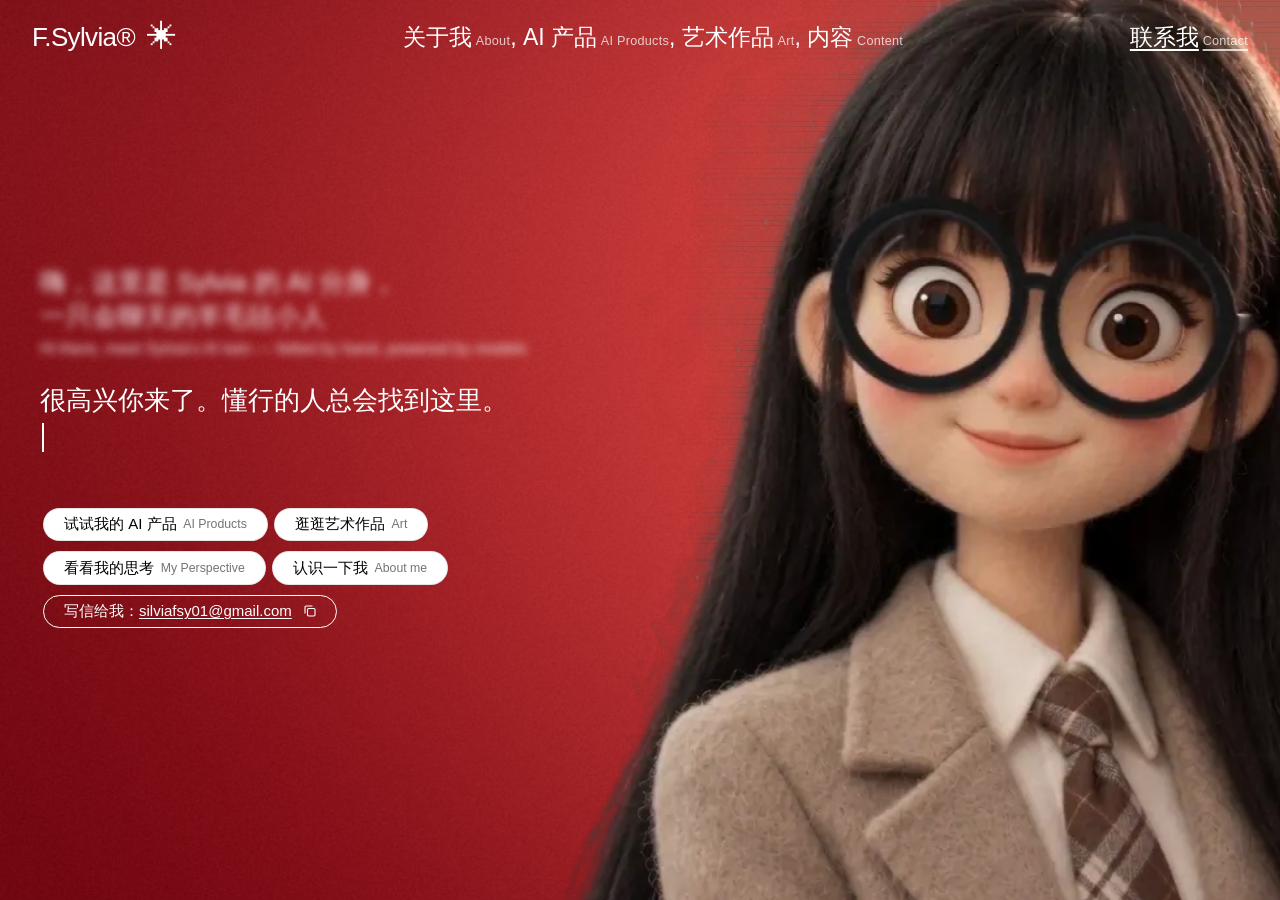
==== index.html @ d15b5649 "Add Sylvia website files" ====
<!doctype html>
<html lang="zh-CN">
<head>
<meta charset="utf-8" />
<meta name="viewport" content="width=device-width, initial-scale=1" />
<title>Sylvia — AI 产品经理 · 艺术家</title>
<meta name="description" content="Sylvia：艺术家出身的 AI 产品经理。AI Product Manager with an artist's eye." />
<link rel="stylesheet" href="https://db.onlinewebfonts.com/c/5ac3fe7c6abd2f62067f266d89671492?family=HelveticaNowDisplay-Medium" />
<link rel="stylesheet" href="https://db.onlinewebfonts.com/c/1aa3377e489837a26d019bba501e779d?family=HelveticaNowDisplayW01-Rg" />
<style>
  :root {
    --font-heading: 'HelveticaNowDisplay-Medium', 'Helvetica Neue', Arial, 'PingFang SC', 'Hiragino Sans GB', 'Microsoft YaHei', sans-serif;
    --font-body: 'HelveticaNowDisplayW01-Rg', 'Helvetica Neue', Arial, 'PingFang SC', 'Hiragino Sans GB', 'Microsoft YaHei', sans-serif;
  }
  * { box-sizing: border-box; margin: 0; padding: 0; }
  html, body { height: 100%; }
  body {
    font-family: var(--font-body);
    background: #8c0712; /* 与图片背景的红色一致，加载时不会闪白 */
    color: #fff;
    overflow: hidden;
    -webkit-font-smoothing: antialiased;
  }
  a { color: inherit; text-decoration: none; }
  button { font: inherit; cursor: pointer; }

  /* ---------- 背景：视频（有就用）/ 图片（占位） ---------- */
  .bg {
    position: fixed; inset: 0; z-index: 0;
    width: 100%; height: 100%;
    object-fit: cover; object-position: 70% center;
  }
  #bgImg {
    transform: scale(1.04);
    transition: transform 0.6s cubic-bezier(.2,.7,.2,1);
    will-change: transform;
  }
  /* 手机端：人物靠右显示，底部加一层渐暗，让文字更清楚 */
  @media (max-width: 767px) {
    .bg { object-position: 80% 20%; }
    .shade {
      position: fixed; inset: 0; z-index: 0; pointer-events: none;
      background: linear-gradient(to top, rgba(70,0,6,.85) 0%, rgba(70,0,6,.55) 35%, rgba(70,0,6,0) 60%);
    }
  }
  #bgCanvas {
    display: none;
    transform-origin: 70% 40%;
    will-change: transform;
  }
  body.has-frames #bgCanvas { display: block; }
  body.has-frames #bgImg { display: none; }

  /* ---------- 导航 ---------- */
  .nav {
    position: fixed; top: 0; left: 0; right: 0; z-index: 10;
    display: flex; justify-content: space-between; align-items: center;
    padding: 16px 20px;
  }
  .logo { display: flex; align-items: center; gap: 12px; }
  .logo-text { font-family: var(--font-heading); font-size: 21px; letter-spacing: -0.025em; }
  .logo-star { font-size: 25px; letter-spacing: -0.02em; user-select: none; }
  .links, .cta { display: none; }
  .links { font-size: 20px; align-items: baseline; }
  .links a, .cta { transition: opacity .2s; }
  .links a:hover, .cta:hover { opacity: .6; }
  .links small, .cta small, .m-links small { font-size: .55em; opacity: .75; margin-left: .3em; letter-spacing: .02em; }
  .cta { font-size: 20px; text-decoration: underline; text-underline-offset: 4px; }

  .burger {
    display: flex; flex-direction: column; gap: 5px;
    background: none; border: 0; padding: 6px; position: relative; z-index: 11;
  }
  .burger span { display: block; width: 24px; height: 2px; background: #fff; transition: all .3s; }
  body.menu-open .burger span:nth-child(1) { transform: translateY(7px) rotate(45deg); }
  body.menu-open .burger span:nth-child(2) { opacity: 0; }
  body.menu-open .burger span:nth-child(3) { transform: translateY(-7px) rotate(-45deg); }

  .overlay {
    position: fixed; inset: 0; z-index: 9;
    background: rgba(0,0,0,.9); backdrop-filter: blur(12px); -webkit-backdrop-filter: blur(12px);
    display: flex; flex-direction: column; justify-content: center; gap: 32px; padding: 0 32px;
    opacity: 0; pointer-events: none; transition: opacity .3s;
  }
  body.menu-open .overlay { opacity: 1; pointer-events: auto; }
  .m-links a { font-size: 32px; font-weight: 500; }
  .m-links .u { text-decoration: underline; text-underline-offset: 5px; }

  @media (min-width: 640px) {
    .nav { padding: 20px 32px; }
    .logo-text { font-size: 26px; }
    .logo-star { font-size: 30px; }
  }
  @media (min-width: 768px) {
    .links { display: flex; }
    .cta { display: inline; }
    .burger, .overlay { display: none; }
  }
  @media (min-width: 1100px) {
    .links, .cta { font-size: 23px; }
  }

  /* ---------- 首屏文字 ---------- */
  .hero {
    position: relative; z-index: 1;
    height: 100vh; height: 100svh;
    display: flex; flex-direction: column; justify-content: flex-end;
    padding: 0 20px 48px; overflow: hidden;
  }
  @media (min-width: 640px) { .hero { padding-left: 32px; padding-right: 32px; } }
  @media (min-width: 768px) { .hero { justify-content: center; padding: 0 40px; } }

  .content { max-width: 36rem; position: relative; z-index: 10; }

  .intro {
    pointer-events: none; user-select: none;
    margin-bottom: 20px;
    font-size: clamp(18px, 4vw, 26px); line-height: 1.3;
    filter: blur(4px);
  }
  .intro .en { display: block; font-size: .62em; margin-top: .3em; opacity: .9; }

  .type { margin-bottom: 20px; min-height: 54px; }
  .type .zh { white-space: pre-line; font-size: clamp(18px, 4vw, 26px); line-height: 1.35; }
  .type .en { display: block; margin-top: .45em; font-size: clamp(13px, 2.2vw, 16px); line-height: 1.45; opacity: .85; min-height: 1.45em; }
  .cursor {
    display: inline-block; width: 2px; height: 1.1em; background: #fff;
    vertical-align: middle; margin-left: 2px;
    animation: blink 1s step-end infinite;
  }
  @keyframes blink { 0%,100% { opacity: 1; } 50% { opacity: 0; } }

  @media (min-width: 640px) { .intro, .type { margin-bottom: 24px; } }

  .pills {
    display: flex; flex-wrap: wrap; row-gap: 4px;
    opacity: 0; transform: translateY(8px);
    transition: opacity .4s ease, transform .4s ease;
  }
  .pills.show { opacity: 1; transform: none; }
  .pill {
    display: inline-flex; align-items: center; justify-content: center; gap: .45em;
    border-radius: 999px; font-size: 13px; line-height: 1.5;
    padding: .3em 16px; margin: 0 .2em .4em; white-space: nowrap;
    transition: background-color .2s, color .2s, border-color .2s;
  }
  .pill small { font-size: .82em; opacity: .55; }
  .pill-solid { background: #fff; color: #000; border: 1px solid rgba(0,0,0,.1); }
  .pill-solid:hover { background: #000; color: #fff; }
  .pill-line { background: transparent; color: #fff; border: 1px solid #fff; gap: 8px; }
  .pill-line:hover { background: #fff; color: #000; }
  .pill-line u { text-underline-offset: 2px; }
  .pill-line svg { width: 12px; height: 12px; flex: none; }
  @media (min-width: 640px) {
    .pill { font-size: 15px; padding-left: 20px; padding-right: 20px; }
    .pill-line { gap: 12px; }
  }


  /* ---------- 毛毡小蛋糕鼠标（只在有鼠标的设备上） ---------- */
  .cake-cursor {
    position: fixed; left: 0; top: 0; z-index: 1000;
    width: 112px; height: 112px;
    background: url(cake.png) no-repeat center / contain;
    pointer-events: none; display: none;
    transform-origin: 11px 11px;
    will-change: transform;
  }
  /* 小蛋糕的荧光拖尾（画在一张透明画布上，位于蛋糕下面） */
  .cake-trail {
    position: fixed; inset: 0; z-index: 999;
    width: 100%; height: 100%;
    pointer-events: none; display: none;
  }
  @media (hover: hover) and (pointer: fine) {
    html, body, a, button { cursor: none; }
    .cake-cursor.on { display: block; }
    .cake-trail { display: block; }
  }

  @media (prefers-reduced-motion: reduce) {
    #bgImg { transition: none; }
    .cursor { animation: none; }
    .cake-trail { display: none !important; }
  }
</style>
</head>
<body>

  <!-- 背景：有 hero.mp4 就用视频（鼠标拖动播放进度），没有就自动显示 hero.jpg 占位 -->
  <img id="bgImg" class="bg" src="hero.jpg" alt="Sylvia 的羊毛毡玩偶形象" />
  <canvas id="bgCanvas" class="bg" aria-hidden="true"></canvas>
  <div class="shade"></div>
  <div class="cake-cursor" id="cake" aria-hidden="true"></div>
  <canvas class="cake-trail" id="trail" aria-hidden="true"></canvas>

  <!-- 导航 -->
  <nav class="nav">
    <a class="logo" href="/">
      <span class="logo-text">F.Sylvia®</span>
      <span class="logo-star" aria-hidden="true">✳︎</span>
    </a>
    <div class="links">
      <a href="#about">关于我<small>About</small></a><span>,&nbsp;</span>
      <a href="#products">AI 产品<small>AI Products</small></a><span>,&nbsp;</span>
      <a href="#art">艺术作品<small>Art</small></a><span>,&nbsp;</span>
      <a href="#content">内容<small>Content</small></a>
    </div>
    <a class="cta" href="#contact">联系我<small>Contact</small></a>
    <button class="burger" id="burger" aria-label="打开菜单 Menu"><span></span><span></span><span></span></button>
  </nav>

  <!-- 手机端菜单 -->
  <div class="overlay m-links" id="overlay">
    <a href="#about">关于我<small>About</small></a>
    <a href="#products">AI 产品<small>AI Products</small></a>
    <a href="#art">艺术作品<small>Art</small></a>
    <a href="#content">内容<small>Content</small></a>
    <a href="#contact" class="u">联系我<small>Contact</small></a>
  </div>

  <!-- 首屏 -->
  <main class="hero">
    <div class="content">
      <p class="intro">
        嗨，这里是 Sylvia 的 AI 分身，<br>
        一只会聊天的羊毛毡小人
        <span class="en">Hi there, meet Sylvia's AI twin — felted by hand, powered by models</span>
      </p>

      <p class="type">
        <span class="zh"><span id="typeZh"></span><span class="cursor" id="cursorZh"></span></span>
        <span class="en"><span id="typeEn"></span><span class="cursor" id="cursorEn" style="display:none"></span></span>
      </p>

      <div class="pills" id="pills">
        <a class="pill pill-solid" href="#products">试试我的 AI 产品 <small>AI Products</small></a>
        <a class="pill pill-solid" href="#art">逛逛艺术作品 <small>Art</small></a>
        <a class="pill pill-solid" href="#content">看看我的思考 <small>My Perspective</small></a>
        <a class="pill pill-solid" href="#about">认识一下我 <small>About me</small></a>
        <button class="pill pill-line" id="copyBtn" type="button">
          <span id="copyLabel">写信给我：<u>silviafsy01@gmail.com</u></span>
          <svg viewBox="0 0 12 12" fill="none" stroke="currentColor" stroke-width="1.1" aria-hidden="true">
            <rect x="3.5" y="3.5" width="7.5" height="7.5" rx="1.2"/>
            <path d="M8.5 1H2.2C1.5 1 1 1.5 1 2.2v6.3"/>
          </svg>
        </button>
      </div>
    </div>
  </main>

<script>
(function () {
  /* ---------- 1. 文案（想改字，只改这里） ---------- */
  var TEXT_ZH = '很高兴你来了。懂行的人总会找到这里。\n那么，我们一起做点什么？';
  var TEXT_EN = "Glad you stopped in. Good taste tends to find its way here. So, what are we building?";
  var EMAIL   = 'silviafsy01@gmail.com';

  /* ---------- 2. 打字机：先中文，再英文 ---------- */
  function typewriter(el, text, speed, delay, onDone) {
    var i = 0;
    setTimeout(function () {
      var t = setInterval(function () {
        i++;
        el.textContent = text.slice(0, i);
        if (i >= text.length) { clearInterval(t); onDone && onDone(); }
      }, speed);
    }, delay);
  }
  var cZh = document.getElementById('cursorZh');
  var cEn = document.getElementById('cursorEn');
  typewriter(document.getElementById('typeZh'), TEXT_ZH, 70, 600, function () {
    cZh.style.display = 'none';
    cEn.style.display = 'inline-block';
    typewriter(document.getElementById('typeEn'), TEXT_EN, 28, 200, function () {
      cEn.style.display = 'none';
    });
  });

  /* ---------- 3. 按钮 400ms 后出现（不等打字结束） ---------- */
  setTimeout(function () { document.getElementById('pills').classList.add('show'); }, 400);

  /* ---------- 4. 复制邮箱 ---------- */
  var copyBtn = document.getElementById('copyBtn');
  var copyLabel = document.getElementById('copyLabel');
  var original = copyLabel.innerHTML;
  copyBtn.addEventListener('click', function () {
    var done = function () {
      copyLabel.textContent = '已复制 Copied ✓';
      setTimeout(function () { copyLabel.innerHTML = original; }, 1600);
    };
    if (navigator.clipboard && navigator.clipboard.writeText) {
      navigator.clipboard.writeText(EMAIL).then(done, function () { location.href = 'mailto:' + EMAIL; });
    } else {
      location.href = 'mailto:' + EMAIL;
    }
  });

  /* ---------- 5. 手机菜单 ---------- */
  document.getElementById('burger').addEventListener('click', function () {
    document.body.classList.toggle('menu-open');
  });
  document.querySelectorAll('#overlay a').forEach(function (a) {
    a.addEventListener('click', function () { document.body.classList.remove('menu-open'); });
  });

  /* ---------- 6. 背景：会跟着鼠标看的玩偶 ----------
     用到的素材：
       frames/   60 张抠好背景的玩偶图（眼珠从左边慢慢移到右边）
       bg.jpg    干净的红色背景
     效果：
       · 鼠标在哪，她的眼珠就看向哪：在她左边看左、在她脸前正视你、在她右边看右
       · 鼠标上下 → 头部微微抬起 / 低下
       · 人物和背景反向错开，产生立体感
       · 鼠标不动时也在轻轻呼吸 */
  var FRAME_COUNT = 60;          // frames 文件夹里图片的数量
  var FW = 1112, FH = 760;       // 每张图片的尺寸
  var NECK_Y = 395;              // 脖子在图片里的高度（这条线以上算"头"）
  var NECK_FEATHER = 70;         // 头和身体之间的过渡带
  var NOD = 5;                   // 点头幅度（像素）：调小了，让眼睛当主角
  var BG_SHIFT = 26, FIG_SHIFT = 12;  // 背景 / 人物的错位幅度

  var canvas = document.getElementById('bgCanvas');
  var ctx = canvas.getContext('2d');
  var img = document.getElementById('bgImg');
  var frames = new Array(FRAME_COUNT);
  var bgPlate = new Image();
  var ready = false, bgReady = false, midReady = false;

  // 状态：gaze = 现在显示第几张；mx/my = 鼠标位置（-0.5 ~ 0.5）
  var mid = 26;   // 先加载正视你的那张
  var CENTER = 26;              // 正视你的那一张（第 27 张）
  var gazeTarget = CENTER, gaze = CENTER, gazeV = 0;
  var FACE_X = 878;            // 她的脸在图片里的横向位置
  var faceScreenX = window.innerWidth * 0.7;
  var mxT = 0, myT = 0, mx = 0, my = 0, mxV = 0, myV = 0;

  function checkReady() {
    if (!ready && bgReady && midReady) {
      ready = true;
      document.body.classList.add('has-frames');
      resize();
    }
  }
  bgPlate.onload = function () { bgReady = true; checkReady(); };
  bgPlate.src = 'bg.jpg';

  function pad(n) { return ('00' + n).slice(-3); }
  function load(i) {
    var im = new Image();
    im.decoding = 'async';
    im.onload = function () {
      frames[i] = im;
      if (i === mid) { midReady = true; checkReady(); }
    };
    im.src = 'frames/f' + pad(i + 1) + '.webp';
  }
  load(mid);   // 先加载中间那张，再往两边加载
  for (var k = 1; k <= mid + 1; k++) {
    if (mid - k >= 0) load(mid - k);
    if (mid + k < FRAME_COUNT) load(mid + k);
  }
  function nearestLoaded(i) {
    for (var d = 0; d < FRAME_COUNT; d++) {
      if (frames[i - d]) return frames[i - d];
      if (frames[i + d]) return frames[i + d];
    }
    return null;
  }

  var dpr = 1;
  function resize() {
    dpr = Math.min(window.devicePixelRatio || 1, 2);
    canvas.width = Math.round(window.innerWidth * dpr);
    canvas.height = Math.round(window.innerHeight * dpr);
  }
  window.addEventListener('resize', resize);

  // 画人物：脖子以上整体上下挪动，过渡带里平滑拉伸，所以不会有断层
  function drawFigure(f, x, y, s, nod) {
    var STEP = 4;
    var top = NECK_Y + NECK_FEATHER;
    function disp(sy) {
      if (sy <= NECK_Y) return nod;
      if (sy >= top) return 0;
      var t = (sy - NECK_Y) / NECK_FEATHER;
      return nod * (1 - t * t * (3 - 2 * t));   // 平滑过渡
    }
    for (var sy = 0; sy < top; sy += STEP) {
      var sy2 = Math.min(sy + STEP, top);
      var dy1 = sy + disp(sy), dy2 = sy2 + disp(sy2);
      ctx.drawImage(f, 0, sy, FW, sy2 - sy, x, y + dy1 * s, FW * s, (dy2 - dy1) * s + 0.6);
    }
    ctx.drawImage(f, 0, top, FW, FH - top, x, y + top * s, FW * s, (FH - top) * s);
  }

  function render(time) {
    var f = nearestLoaded(Math.round(gaze));
    if (!f) return;
    var cw = canvas.width, ch = canvas.height;
    var s = Math.max(cw / FW, ch / FH) * 1.1;
    var mobile = window.innerWidth < 768;
    var px = mobile ? 0.8 : 0.7, py = mobile ? 0.2 : 0.5;
    var ox = (cw - FW * s) * px, oy = (ch - FH * s) * py;

    // 背景（往鼠标反方向挪）
    var bw = bgPlate.naturalWidth * s, bh = bgPlate.naturalHeight * s;
    var bx = ox + (FW * s - bw) / 2 - mx * BG_SHIFT * dpr;
    var by = oy + (FH * s - bh) / 2 - my * BG_SHIFT * 0.6 * dpr;
    ctx.fillStyle = '#8c0712';
    ctx.fillRect(0, 0, cw, ch);
    ctx.drawImage(bgPlate, bx, by, bw, bh);

    // 呼吸：很轻的起伏
    var breath = Math.sin(time / 1000 * 1.25);
    var bs = 1 + breath * 0.0045;
    var fs = s * bs;
    var fx = ox + (FW * s - FW * fs) * 0.5 + mx * FIG_SHIFT * dpr;
    var fy = oy + (FH * s - FH * fs) + my * FIG_SHIFT * 0.6 * dpr;   // 以脚下为支点

    faceScreenX = (fx + FACE_X * fs) / dpr;
    drawFigure(f, fx, fy, fs, my * NOD * 2);
  }

  function loop(time) {
    // 转头：弹簧跟随（追上后会有一点点回弹）
    gazeV += (gazeTarget - gaze) * 0.07;
    gazeV *= 0.78;
    gaze = Math.max(0, Math.min(FRAME_COUNT - 1, gaze + gazeV));
    // 位置：同样的弹簧，更柔一些
    mxV += (mxT - mx) * 0.05; mxV *= 0.82; mx += mxV;
    myV += (myT - my) * 0.05; myV *= 0.82; my += myV;
    if (ready) render(time || 0);
    requestAnimationFrame(loop);
  }
  requestAnimationFrame(loop);

  function aim(x, y) {
    var nx = Math.max(0, Math.min(1, x / window.innerWidth));
    // 以她的脸为中心：鼠标在脸的左边 → 往左看，右边 → 往右看，越远看得越偏
    var W = window.innerWidth;
    if (x < faceScreenX) {
      var l = Math.max(0, Math.min(1, (faceScreenX - x) / Math.max(1, faceScreenX - 30)));
      gazeTarget = CENTER * (1 - l);
    } else {
      var r = Math.max(0, Math.min(1, (x - faceScreenX) / Math.max(1, (W - 20) - faceScreenX)));
      gazeTarget = CENTER + (FRAME_COUNT - 1 - CENTER) * r;
    }
    mxT = nx - 0.5;
    if (y !== null) myT = Math.max(0, Math.min(1, y / window.innerHeight)) - 0.5;
  }

  window.addEventListener('mousemove', function (e) {
    aim(e.clientX, e.clientY);
    if (!ready) {   // 素材还没加载好时，先用静态图轻微跟随
      var x = (e.clientX / window.innerWidth - 0.5);
      var y = (e.clientY / window.innerHeight - 0.5);
      img.style.transform = 'scale(1.06) translate(' + (-x * 18) + 'px,' + (-y * 10) + 'px)';
    }
  });
  // 手机：手指在屏幕上滑动，玩偶跟着看过去
  window.addEventListener('touchmove', function (e) { aim(e.touches[0].clientX, e.touches[0].clientY); }, { passive: true });
  window.addEventListener('touchstart', function (e) { aim(e.touches[0].clientX, e.touches[0].clientY); }, { passive: true });

  /* ---------- 7. 毛毡小蛋糕鼠标 ----------
     蛋糕的尖角就是鼠标的"箭头尖"。移动时会跟着速度轻轻摇摆，
     指到按钮上会放大一点，点击时会被"捏"一下。 */
  var cake = document.getElementById('cake');
  var HOT = 11;                      // 尖角离图片左上角的距离（像素）
  var cx = -100, cy = -100, lastX = null, swing = 0, swingV = 0;
  var hover = false, press = false, sc = 1;
  window.addEventListener('mousemove', function (e) {
    cake.classList.add('on');
    addTrail(e.clientX, e.clientY);
    if (lastX !== null) swingV += (e.clientX - lastX) * 0.6;
    lastX = e.clientX; cx = e.clientX; cy = e.clientY;
    var t = e.target;
    hover = !!(t && t.closest && t.closest('a, button'));
  });
  document.addEventListener('mouseleave', function () { cake.classList.remove('on'); lastX = null; trailLast = null; });
  window.addEventListener('mousedown', function (e) { press = true; burst(e.clientX, e.clientY); });
  window.addEventListener('mouseup', function () { press = false; });

  /* ---------- 8. 小蛋糕的荧光拖尾 ----------
     鼠标移动时，从蛋糕身后撒出一串发光的小光团，像彗星尾巴一样慢慢变淡、变小。
     颜色从奶油粉渐变到蜂蜜金，和蛋糕本身的颜色呼应。点击时会"噗"地撒出一小圈星星。 */
  var trail = document.getElementById('trail');
  var tctx = trail.getContext('2d');
  var parts = [], trailLast = null, tdpr = 1;
  var TRAIL_OFFSET_X = 40, TRAIL_OFFSET_Y = 38;   // 拖尾从蛋糕中间冒出来，而不是从尖角
  var TRAIL_LIFE = 34;                             // 每颗光团活多少帧（越大拖尾越长）
  function sizeTrail() {
    tdpr = Math.min(window.devicePixelRatio || 1, 2);
    trail.width = Math.round(window.innerWidth * tdpr);
    trail.height = Math.round(window.innerHeight * tdpr);
  }
  sizeTrail(); window.addEventListener('resize', sizeTrail);
  function addTrail(x, y) {
    var px = x + TRAIL_OFFSET_X, py = y + TRAIL_OFFSET_Y;
    if (trailLast) {
      var dx = px - trailLast.x, dy = py - trailLast.y, dist = Math.sqrt(dx * dx + dy * dy);
      var steps = Math.min(12, Math.floor(dist / 6));          // 移动得快也不会断开
      for (var k = 1; k <= steps; k++) {
        var t = k / (steps + 1);
        parts.push({ x: trailLast.x + dx * t, y: trailLast.y + dy * t, r: 9 + Math.random() * 4, life: TRAIL_LIFE, max: TRAIL_LIFE, hue: (performance.now() / 18) % 360, vx: 0, vy: 0, star: false });
      }
    }
    parts.push({ x: px, y: py, r: 10 + Math.random() * 4, life: TRAIL_LIFE, max: TRAIL_LIFE, hue: (performance.now() / 18) % 360, vx: 0, vy: 0, star: false });
    if (Math.random() < 0.35) {   // 偶尔飘出一颗小星星
      parts.push({ x: px + (Math.random() - .5) * 18, y: py + (Math.random() - .5) * 18, r: 2 + Math.random() * 2, life: 50, max: 50, vx: (Math.random() - .5) * .6, vy: .3 + Math.random() * .5, star: true });
    }
    trailLast = { x: px, y: py };
    if (parts.length > 500) parts.splice(0, parts.length - 500);
  }
  function burst(x, y) {
    for (var k = 0; k < 14; k++) {
      var a = Math.PI * 2 * k / 14, sp = 1.6 + Math.random() * 1.6;
      parts.push({ x: x + TRAIL_OFFSET_X * .5, y: y + TRAIL_OFFSET_Y * .5, r: 2.5 + Math.random() * 2, life: 40, max: 40, vx: Math.cos(a) * sp, vy: Math.sin(a) * sp, star: true });
    }
  }
  // 粉 → 金 两种颜色之间过渡
  function trailColor(t, alpha) {
    var r = 255, g = Math.round(150 + 70 * t), b = Math.round(200 - 110 * t);
    return 'rgba(' + r + ',' + g + ',' + b + ',' + alpha + ')';
  }
  (function trailLoop() {
    tctx.setTransform(tdpr, 0, 0, tdpr, 0, 0);
    tctx.clearRect(0, 0, trail.width, trail.height);
    tctx.globalCompositeOperation = 'lighter';
    for (var i = parts.length - 1; i >= 0; i--) {
      var q = parts[i];
      q.life--; if (q.life <= 0) { parts.splice(i, 1); continue; }
      q.x += q.vx; q.y += q.vy; q.vx *= .96; q.vy *= .96;
      var f = q.life / q.max;                 // 1 → 0
      if (q.star) {
        var rs = q.r * (0.6 + 0.4 * f);
        tctx.fillStyle = 'rgba(255,248,220,' + (0.9 * f) + ')';
        tctx.shadowColor = 'rgba(255,230,150,' + f + ')'; tctx.shadowBlur = 8;
        tctx.beginPath();                      // 小小的四角星
        tctx.moveTo(q.x, q.y - rs * 2); tctx.quadraticCurveTo(q.x, q.y, q.x + rs * 2, q.y);
        tctx.quadraticCurveTo(q.x, q.y, q.x, q.y + rs * 2); tctx.quadraticCurveTo(q.x, q.y, q.x - rs * 2, q.y);
        tctx.quadraticCurveTo(q.x, q.y, q.x, q.y - rs * 2); tctx.fill();
      } else {
        var r = q.r * (0.35 + 0.65 * f);
        var g = tctx.createRadialGradient(q.x, q.y, 0, q.x, q.y, r * 2.2);
        g.addColorStop(0, trailColor(1 - f, 0.75 * f));
        g.addColorStop(0.35, trailColor(1 - f, 0.36 * f));
        g.addColorStop(1, trailColor(1 - f, 0));
        tctx.shadowBlur = 0;
        tctx.fillStyle = g;
        tctx.beginPath(); tctx.arc(q.x, q.y, r * 2.2, 0, Math.PI * 2); tctx.fill();
      }
    }
    tctx.shadowBlur = 0;
    requestAnimationFrame(trailLoop);
  })();

  (function cakeLoop() {
    swingV += -swing * 0.12; swingV *= 0.78; swing += swingV;
    swing = Math.max(-25, Math.min(25, swing));
    var target = press ? 0.86 : (hover ? 1.22 : 1);
    sc += (target - sc) * 0.25;
    var rot = swing + (hover ? -10 : 0);
    cake.style.transform = 'translate(' + (cx - HOT) + 'px,' + (cy - HOT) + 'px) rotate(' + rot.toFixed(2) + 'deg) scale(' + sc.toFixed(3) + ')';
    requestAnimationFrame(cakeLoop);
  })();
})();
</script>
</body>
</html>
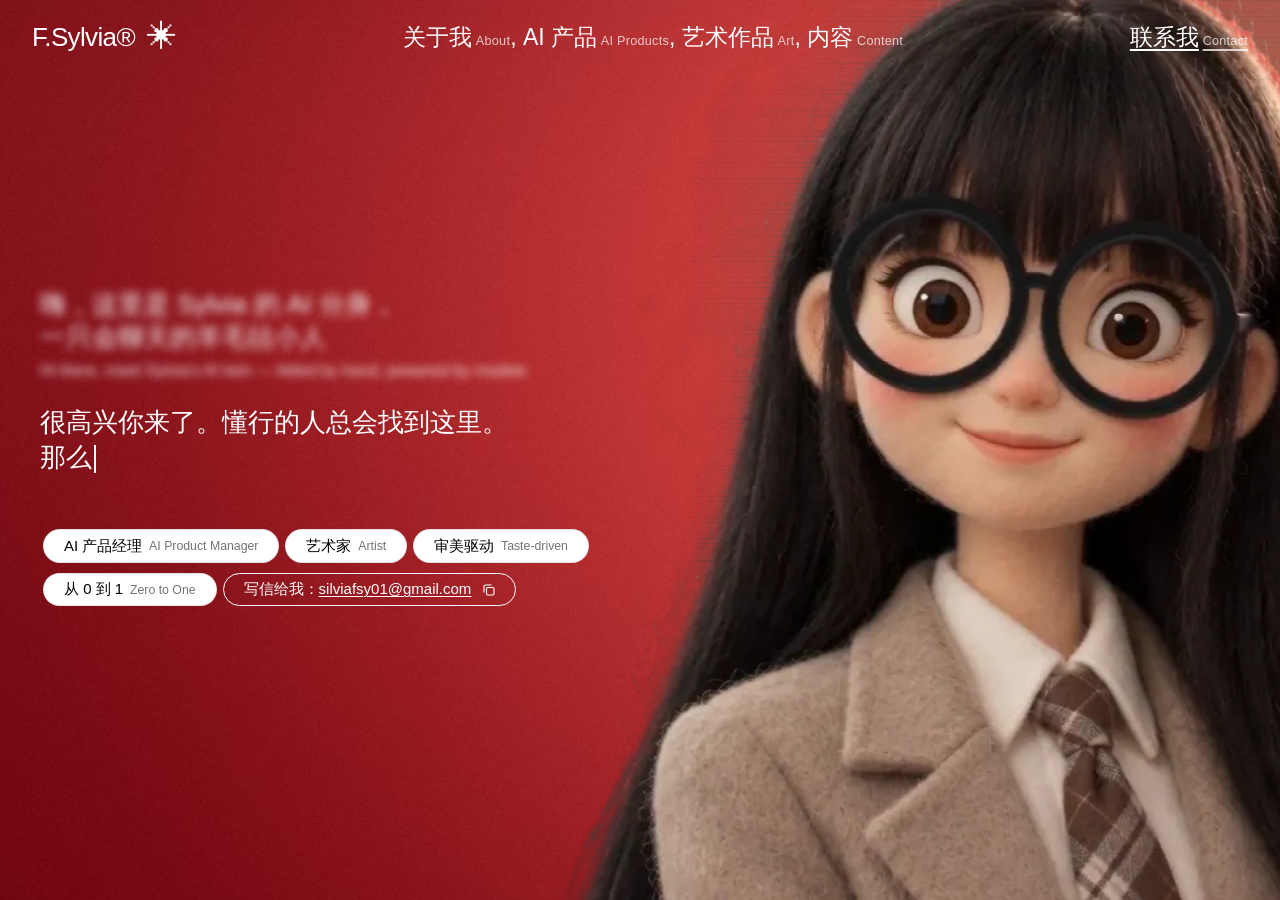
==== commit 9a74a362: "Add About, AI Products, Art and Content pages; homepage tags" ====
--- a/index.html
+++ b/index.html
@@ -147,6 +147,7 @@
   .pill small { font-size: .82em; opacity: .55; }
   .pill-solid { background: #fff; color: #000; border: 1px solid rgba(0,0,0,.1); }
   .pill-solid:hover { background: #000; color: #fff; }
+  .pill.tag:hover { background: #fff; color: #000; }   /* 个人标签只是展示，不会变色 */
   .pill-line { background: transparent; color: #fff; border: 1px solid #fff; gap: 8px; }
   .pill-line:hover { background: #fff; color: #000; }
   .pill-line u { text-underline-offset: 2px; }
@@ -201,22 +202,22 @@
       <span class="logo-star" aria-hidden="true">✳︎</span>
     </a>
     <div class="links">
-      <a href="#about">关于我<small>About</small></a><span>,&nbsp;</span>
-      <a href="#products">AI 产品<small>AI Products</small></a><span>,&nbsp;</span>
-      <a href="#art">艺术作品<small>Art</small></a><span>,&nbsp;</span>
-      <a href="#content">内容<small>Content</small></a>
+      <a href="about.html">关于我<small>About</small></a><span>,&nbsp;</span>
+      <a href="products.html">AI 产品<small>AI Products</small></a><span>,&nbsp;</span>
+      <a href="art.html">艺术作品<small>Art</small></a><span>,&nbsp;</span>
+      <a href="content.html">内容<small>Content</small></a>
     </div>
-    <a class="cta" href="#contact">联系我<small>Contact</small></a>
+    <a class="cta" href="about.html#contact">联系我<small>Contact</small></a>
     <button class="burger" id="burger" aria-label="打开菜单 Menu"><span></span><span></span><span></span></button>
   </nav>
 
   <!-- 手机端菜单 -->
   <div class="overlay m-links" id="overlay">
-    <a href="#about">关于我<small>About</small></a>
-    <a href="#products">AI 产品<small>AI Products</small></a>
-    <a href="#art">艺术作品<small>Art</small></a>
-    <a href="#content">内容<small>Content</small></a>
-    <a href="#contact" class="u">联系我<small>Contact</small></a>
+    <a href="about.html">关于我<small>About</small></a>
+    <a href="products.html">AI 产品<small>AI Products</small></a>
+    <a href="art.html">艺术作品<small>Art</small></a>
+    <a href="content.html">内容<small>Content</small></a>
+    <a href="about.html#contact" class="u">联系我<small>Contact</small></a>
   </div>
 
   <!-- 首屏 -->
@@ -234,10 +235,10 @@
       </p>
 
       <div class="pills" id="pills">
-        <a class="pill pill-solid" href="#products">试试我的 AI 产品 <small>AI Products</small></a>
-        <a class="pill pill-solid" href="#art">逛逛艺术作品 <small>Art</small></a>
-        <a class="pill pill-solid" href="#content">看看我的思考 <small>My Perspective</small></a>
-        <a class="pill pill-solid" href="#about">认识一下我 <small>About me</small></a>
+        <span class="pill pill-solid tag">AI 产品经理 <small>AI Product Manager</small></span>
+        <span class="pill pill-solid tag">艺术家 <small>Artist</small></span>
+        <span class="pill pill-solid tag">审美驱动 <small>Taste-driven</small></span>
+        <span class="pill pill-solid tag">从 0 到 1 <small>Zero to One</small></span>
         <button class="pill pill-line" id="copyBtn" type="button">
           <span id="copyLabel">写信给我：<u>silviafsy01@gmail.com</u></span>
           <svg viewBox="0 0 12 12" fill="none" stroke="currentColor" stroke-width="1.1" aria-hidden="true">
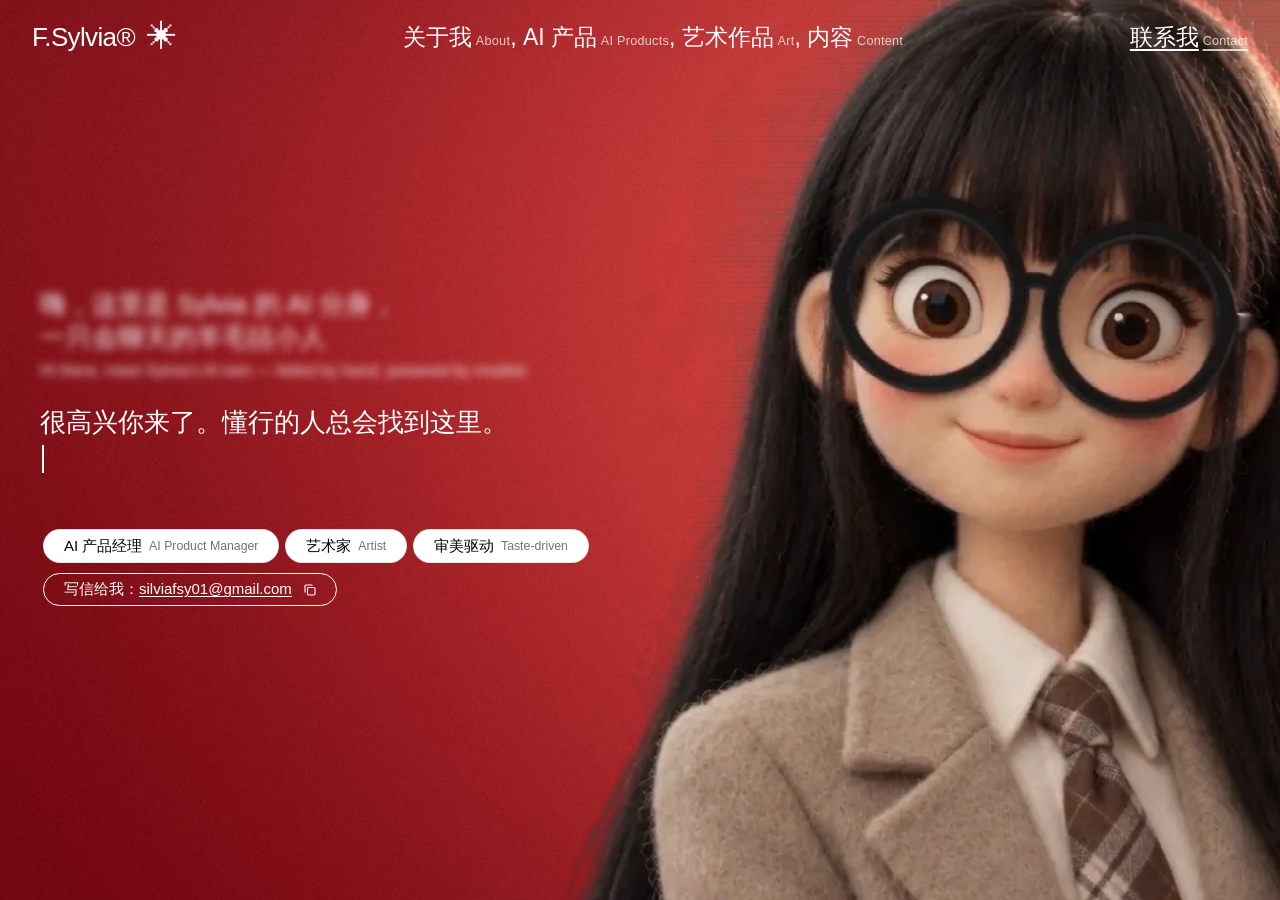
==== commit 6d785691: "Add Poster Factory, Fog Mirror and AIGC article" ====
--- a/index.html
+++ b/index.html
@@ -238,7 +238,6 @@
         <span class="pill pill-solid tag">AI 产品经理 <small>AI Product Manager</small></span>
         <span class="pill pill-solid tag">艺术家 <small>Artist</small></span>
         <span class="pill pill-solid tag">审美驱动 <small>Taste-driven</small></span>
-        <span class="pill pill-solid tag">从 0 到 1 <small>Zero to One</small></span>
         <button class="pill pill-line" id="copyBtn" type="button">
           <span id="copyLabel">写信给我：<u>silviafsy01@gmail.com</u></span>
           <svg viewBox="0 0 12 12" fill="none" stroke="currentColor" stroke-width="1.1" aria-hidden="true">
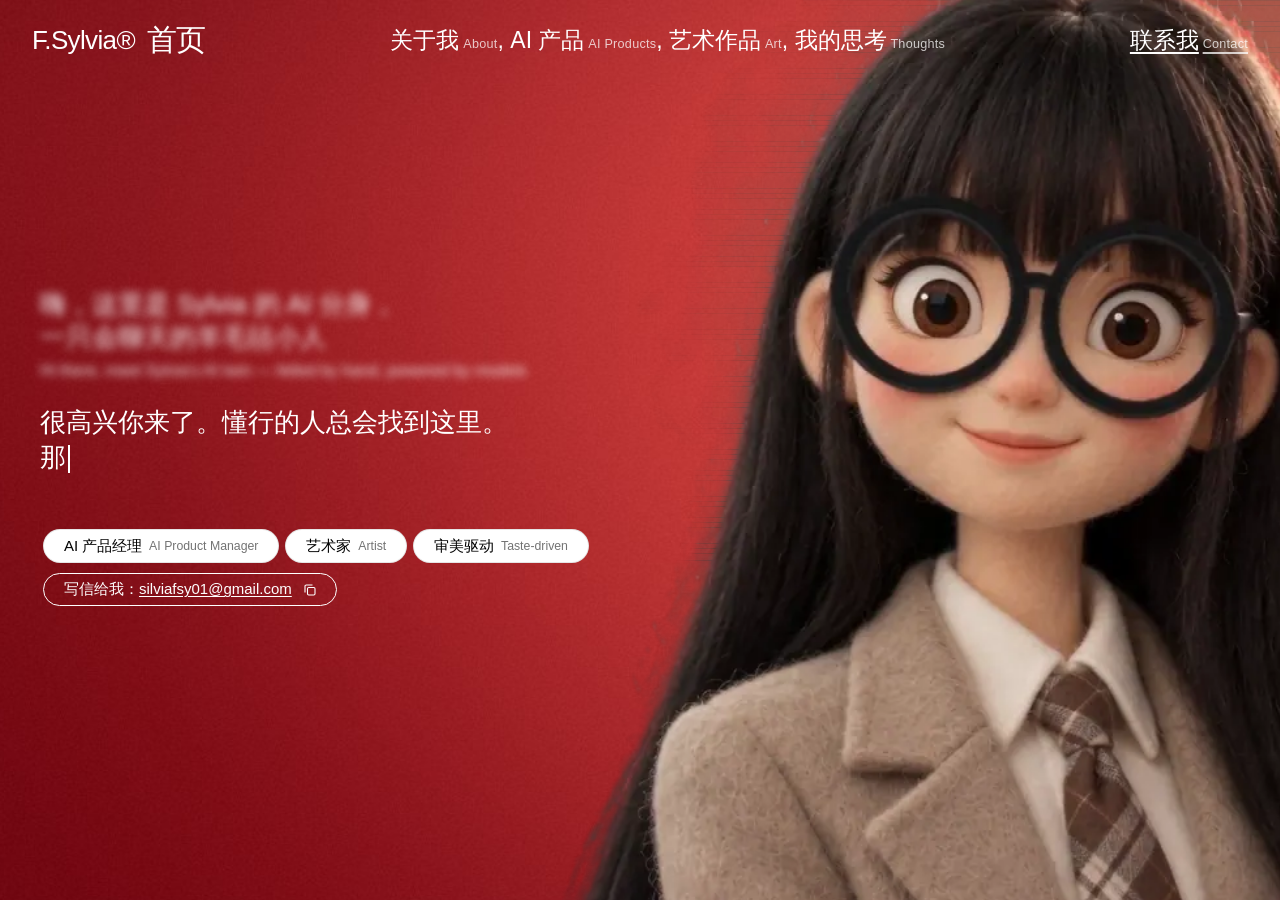
==== commit 5f485315: "Update navigation, thoughts, and project order" ====
--- a/index.html
+++ b/index.html
@@ -199,13 +199,13 @@
   <nav class="nav">
     <a class="logo" href="/">
       <span class="logo-text">F.Sylvia®</span>
-      <span class="logo-star" aria-hidden="true">✳︎</span>
+      <span class="logo-star">首页</span>
     </a>
     <div class="links">
       <a href="about.html">关于我<small>About</small></a><span>,&nbsp;</span>
       <a href="products.html">AI 产品<small>AI Products</small></a><span>,&nbsp;</span>
       <a href="art.html">艺术作品<small>Art</small></a><span>,&nbsp;</span>
-      <a href="content.html">内容<small>Content</small></a>
+      <a href="content.html">我的思考<small>Thoughts</small></a>
     </div>
     <a class="cta" href="about.html#contact">联系我<small>Contact</small></a>
     <button class="burger" id="burger" aria-label="打开菜单 Menu"><span></span><span></span><span></span></button>
@@ -216,7 +216,7 @@
     <a href="about.html">关于我<small>About</small></a>
     <a href="products.html">AI 产品<small>AI Products</small></a>
     <a href="art.html">艺术作品<small>Art</small></a>
-    <a href="content.html">内容<small>Content</small></a>
+    <a href="content.html">我的思考<small>Thoughts</small></a>
     <a href="about.html#contact" class="u">联系我<small>Contact</small></a>
   </div>
 
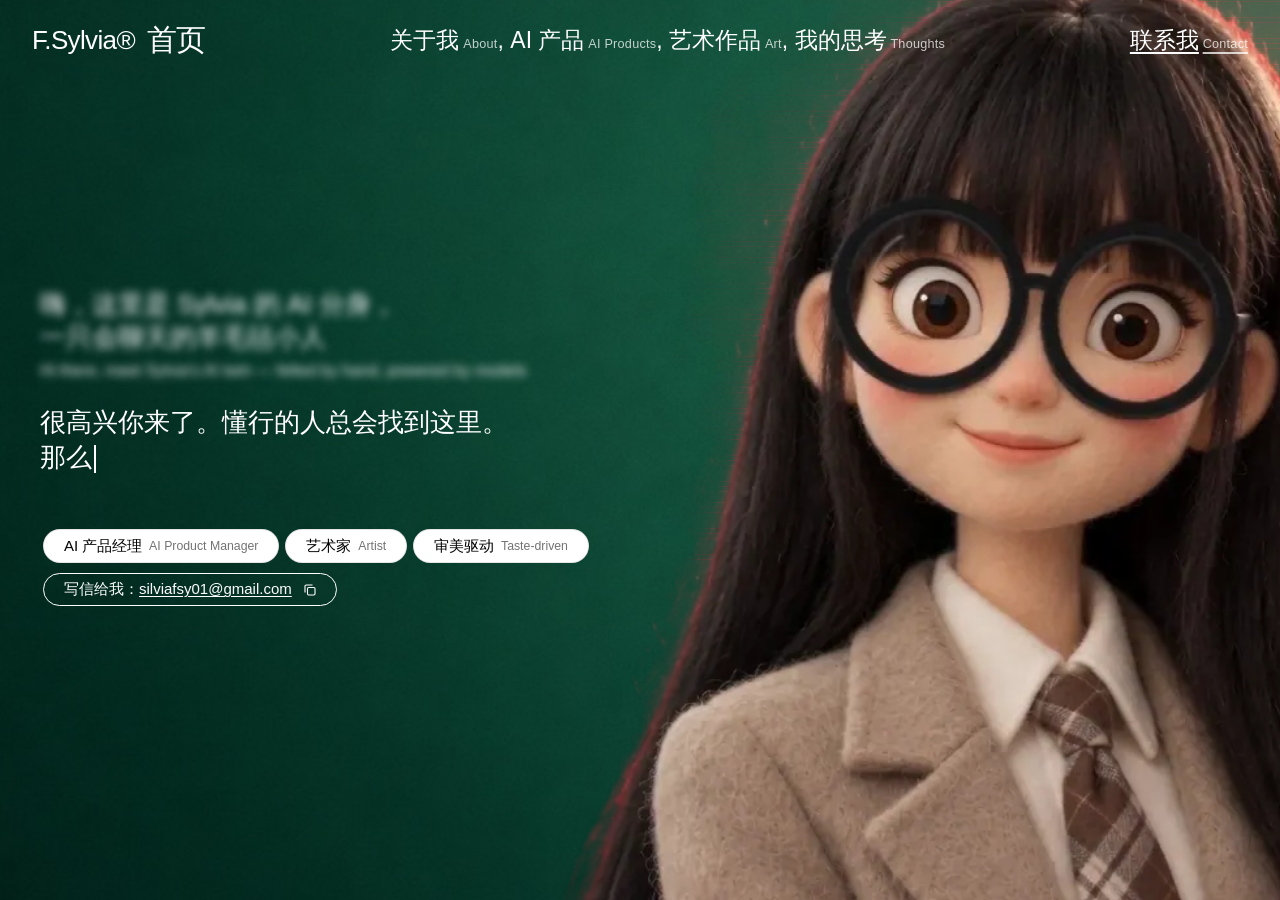
==== commit f867974a: "Change site background to forest green" ====
--- a/index.html
+++ b/index.html
@@ -16,7 +16,7 @@
   html, body { height: 100%; }
   body {
     font-family: var(--font-body);
-    background: #8c0712; /* 与图片背景的红色一致，加载时不会闪白 */
+    background: #08261f; /* 与图片背景的森林墨绿一致，加载时不会闪白 */
     color: #fff;
     overflow: hidden;
     -webkit-font-smoothing: antialiased;
@@ -40,7 +40,7 @@
     .bg { object-position: 80% 20%; }
     .shade {
       position: fixed; inset: 0; z-index: 0; pointer-events: none;
-      background: linear-gradient(to top, rgba(70,0,6,.85) 0%, rgba(70,0,6,.55) 35%, rgba(70,0,6,0) 60%);
+      background: linear-gradient(to top, rgba(4,24,19,.85) 0%, rgba(4,24,19,.55) 35%, rgba(4,24,19,0) 60%);
     }
   }
   #bgCanvas {
@@ -188,8 +188,8 @@
 </head>
 <body>
 
-  <!-- 背景：有 hero.mp4 就用视频（鼠标拖动播放进度），没有就自动显示 hero.jpg 占位 -->
-  <img id="bgImg" class="bg" src="hero.jpg" alt="Sylvia 的羊毛毡玩偶形象" />
+  <!-- 背景：森林墨绿静态图，帧动画加载后自动切换 -->
+  <img id="bgImg" class="bg" src="hero-green.jpg" alt="Sylvia 的羊毛毡玩偶形象" />
   <canvas id="bgCanvas" class="bg" aria-hidden="true"></canvas>
   <div class="shade"></div>
   <div class="cake-cursor" id="cake" aria-hidden="true"></div>
@@ -307,7 +307,7 @@
   /* ---------- 6. 背景：会跟着鼠标看的玩偶 ----------
      用到的素材：
        frames/   60 张抠好背景的玩偶图（眼珠从左边慢慢移到右边）
-       bg.jpg    干净的红色背景
+       bg-green.jpg    干净的森林墨绿背景
      效果：
        · 鼠标在哪，她的眼珠就看向哪：在她左边看左、在她脸前正视你、在她右边看右
        · 鼠标上下 → 头部微微抬起 / 低下
@@ -343,7 +343,7 @@
     }
   }
   bgPlate.onload = function () { bgReady = true; checkReady(); };
-  bgPlate.src = 'bg.jpg';
+  bgPlate.src = 'bg-green.jpg';
 
   function pad(n) { return ('00' + n).slice(-3); }
   function load(i) {
@@ -407,7 +407,7 @@
     var bw = bgPlate.naturalWidth * s, bh = bgPlate.naturalHeight * s;
     var bx = ox + (FW * s - bw) / 2 - mx * BG_SHIFT * dpr;
     var by = oy + (FH * s - bh) / 2 - my * BG_SHIFT * 0.6 * dpr;
-    ctx.fillStyle = '#8c0712';
+    ctx.fillStyle = '#08261f';
     ctx.fillRect(0, 0, cw, ch);
     ctx.drawImage(bgPlate, bx, by, bw, bh);
 
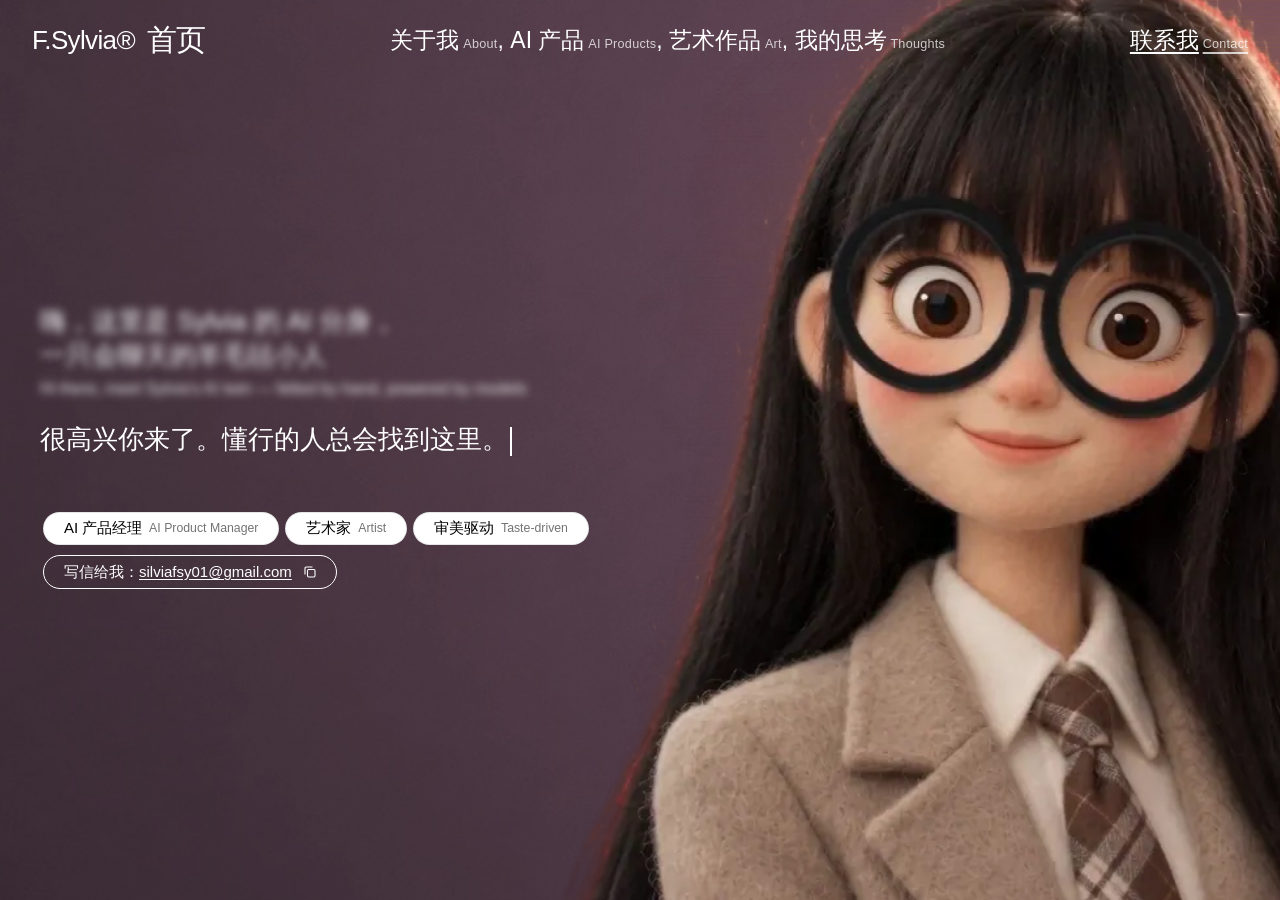
==== commit 5c1f2a1a: "Change site background to muted lotus pink" ====
--- a/index.html
+++ b/index.html
@@ -16,7 +16,7 @@
   html, body { height: 100%; }
   body {
     font-family: var(--font-body);
-    background: #08261f; /* 与图片背景的森林墨绿一致，加载时不会闪白 */
+    background: #382a33; /* 与图片背景的灰调藕粉一致，加载时不会闪白 */
     color: #fff;
     overflow: hidden;
     -webkit-font-smoothing: antialiased;
@@ -40,7 +40,7 @@
     .bg { object-position: 80% 20%; }
     .shade {
       position: fixed; inset: 0; z-index: 0; pointer-events: none;
-      background: linear-gradient(to top, rgba(4,24,19,.85) 0%, rgba(4,24,19,.55) 35%, rgba(4,24,19,0) 60%);
+      background: linear-gradient(to top, rgba(56,42,51,.85) 0%, rgba(56,42,51,.55) 35%, rgba(56,42,51,0) 60%);
     }
   }
   #bgCanvas {
@@ -188,8 +188,8 @@
 </head>
 <body>
 
-  <!-- 背景：森林墨绿静态图，帧动画加载后自动切换 -->
-  <img id="bgImg" class="bg" src="hero-green.jpg" alt="Sylvia 的羊毛毡玩偶形象" />
+  <!-- 背景：灰调藕粉静态图，帧动画加载后自动切换 -->
+  <img id="bgImg" class="bg" src="hero-lotus.jpg" alt="Sylvia 的羊毛毡玩偶形象" />
   <canvas id="bgCanvas" class="bg" aria-hidden="true"></canvas>
   <div class="shade"></div>
   <div class="cake-cursor" id="cake" aria-hidden="true"></div>
@@ -307,7 +307,7 @@
   /* ---------- 6. 背景：会跟着鼠标看的玩偶 ----------
      用到的素材：
        frames/   60 张抠好背景的玩偶图（眼珠从左边慢慢移到右边）
-       bg-green.jpg    干净的森林墨绿背景
+       bg-lotus.jpg    干净的灰调藕粉背景
      效果：
        · 鼠标在哪，她的眼珠就看向哪：在她左边看左、在她脸前正视你、在她右边看右
        · 鼠标上下 → 头部微微抬起 / 低下
@@ -343,7 +343,7 @@
     }
   }
   bgPlate.onload = function () { bgReady = true; checkReady(); };
-  bgPlate.src = 'bg-green.jpg';
+  bgPlate.src = 'bg-lotus.jpg';
 
   function pad(n) { return ('00' + n).slice(-3); }
   function load(i) {
@@ -407,7 +407,7 @@
     var bw = bgPlate.naturalWidth * s, bh = bgPlate.naturalHeight * s;
     var bx = ox + (FW * s - bw) / 2 - mx * BG_SHIFT * dpr;
     var by = oy + (FH * s - bh) / 2 - my * BG_SHIFT * 0.6 * dpr;
-    ctx.fillStyle = '#08261f';
+    ctx.fillStyle = '#382a33';
     ctx.fillRect(0, 0, cw, ch);
     ctx.drawImage(bgPlate, bx, by, bw, bh);
 
